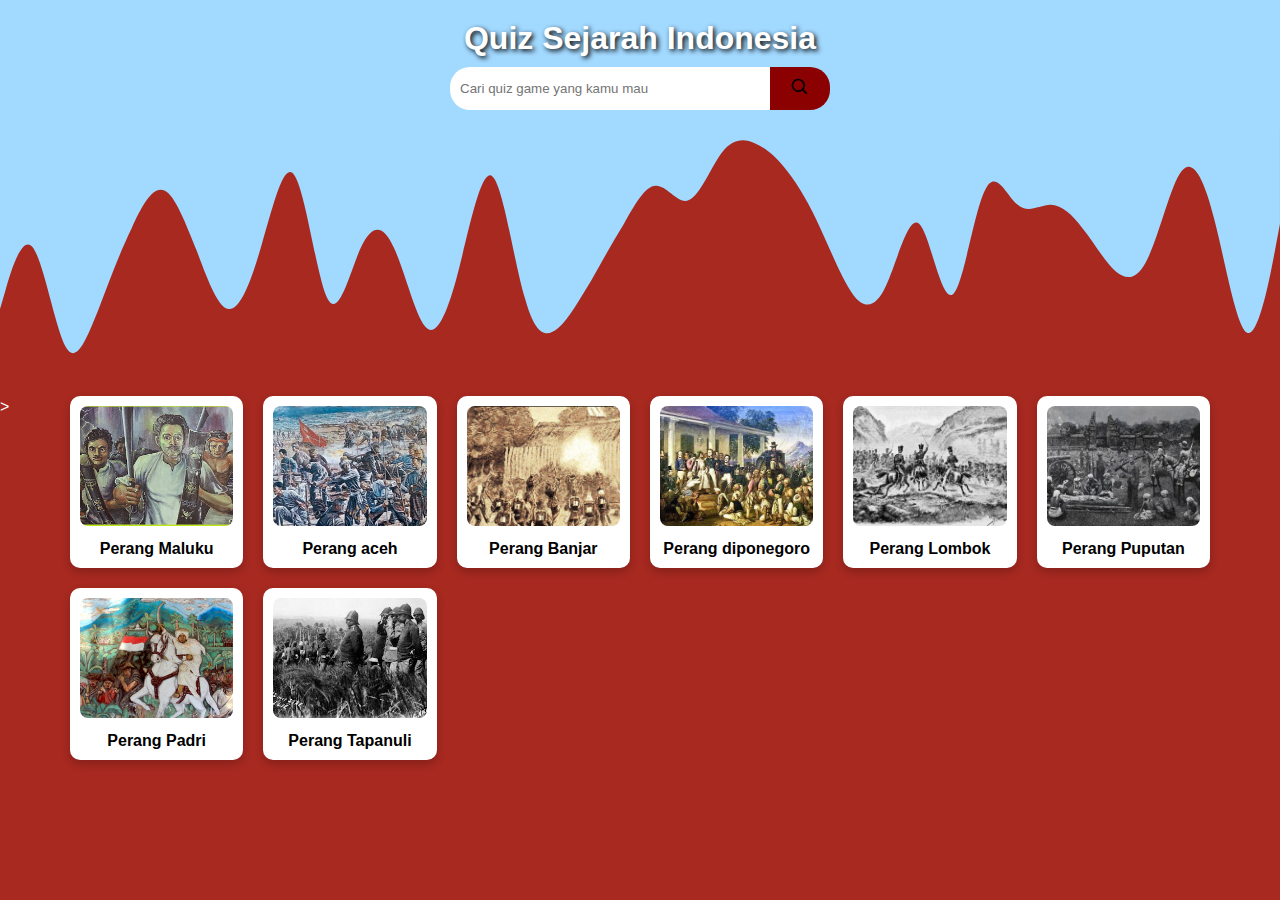
==== landingpage/index.html @ 668b57e5 "first commit" ====
<!DOCTYPE html>
<html lang="id">
<head>
  <meta charset="UTF-8">
  <meta name="viewport" content="width=device-width, initial-scale=1.0">
  <title>Quiz Sejarah Indonesia</title>
  <link rel="stylesheet" href="style.css">
  <link href="https://unpkg.com/boxicons@2.1.4/css/boxicons.min.css" rel='stylesheet'>
</head>
<body>
  <header>
    <h1>Quiz Sejarah Indonesia</h1>
    <div class="search-bar">
      <input type="text" placeholder="Cari quiz game yang kamu mau">
      <button>
        <img src="[data-uri]"/>
      </button>
      
    </div>
    
  </header>
  
  <svg xmlns="http://www.w3.org/2000/svg" viewBox="0 0 1440 320"><path fill="#a2d9ff" fill-opacity="1" d="M0,224L6.2,202.7C12.3,181,25,139,37,154.7C49.2,171,62,245,74,266.7C86.2,288,98,256,111,224C123.1,192,135,160,148,133.3C160,107,172,85,185,90.7C196.9,96,209,128,222,160C233.8,192,246,224,258,224C270.8,224,283,192,295,149.3C307.7,107,320,53,332,74.7C344.6,96,357,192,369,213.3C381.5,235,394,181,406,154.7C418.5,128,431,128,443,154.7C455.4,181,468,235,480,245.3C492.3,256,505,224,517,176C529.2,128,542,64,554,74.7C566.2,85,578,171,591,213.3C603.1,256,615,256,628,245.3C640,235,652,213,665,192C676.9,171,689,149,702,128C713.8,107,726,85,738,85.3C750.8,85,763,107,775,101.3C787.7,96,800,64,812,48C824.6,32,837,32,849,37.3C861.5,43,874,53,886,69.3C898.5,85,911,107,923,133.3C935.4,160,948,192,960,208C972.3,224,985,224,997,197.3C1009.2,171,1022,117,1034,128C1046.2,139,1058,213,1071,208C1083.1,203,1095,117,1108,90.7C1120,64,1132,96,1145,106.7C1156.9,117,1169,107,1182,106.7C1193.8,107,1206,117,1218,133.3C1230.8,149,1243,171,1255,181.3C1267.7,192,1280,192,1292,165.3C1304.6,139,1317,85,1329,69.3C1341.5,53,1354,75,1366,122.7C1378.5,171,1391,245,1403,250.7C1415.4,256,1428,192,1434,160L1440,128L1440,0L1433.8,0C1427.7,0,1415,0,1403,0C1390.8,0,1378,0,1366,0C1353.8,0,1342,0,1329,0C1316.9,0,1305,0,1292,0C1280,0,1268,0,1255,0C1243.1,0,1231,0,1218,0C1206.2,0,1194,0,1182,0C1169.2,0,1157,0,1145,0C1132.3,0,1120,0,1108,0C1095.4,0,1083,0,1071,0C1058.5,0,1046,0,1034,0C1021.5,0,1009,0,997,0C984.6,0,972,0,960,0C947.7,0,935,0,923,0C910.8,0,898,0,886,0C873.8,0,862,0,849,0C836.9,0,825,0,812,0C800,0,788,0,775,0C763.1,0,751,0,738,0C726.2,0,714,0,702,0C689.2,0,677,0,665,0C652.3,0,640,0,628,0C615.4,0,603,0,591,0C578.5,0,566,0,554,0C541.5,0,529,0,517,0C504.6,0,492,0,480,0C467.7,0,455,0,443,0C430.8,0,418,0,406,0C393.8,0,382,0,369,0C356.9,0,345,0,332,0C320,0,308,0,295,0C283.1,0,271,0,258,0C246.2,0,234,0,222,0C209.2,0,197,0,185,0C172.3,0,160,0,148,0C135.4,0,123,0,111,0C98.5,0,86,0,74,0C61.5,0,49,0,37,0C24.6,0,12,0,6,0L0,0Z"></path></svg>>
  <main>
    
    <div class="quiz-container">
        <div class="quiz-card">
            <div class="image-container">
              <a href="/gamechoice/maluku.html">
              <img src="/Aset/maluku.jpg" alt="Perang Maluku">
              <div class="play-button">
                <img src="/Aset/play-button.png" alt="Play Icon">
              </div>
            </a>
            </div>
            <p>Perang Maluku</p>
          </div>
        <div class="quiz-card">
            <div class="image-container">
              <img src="/Aset/aceh.jpg" alt="Perang Maluku">
              <div class="play-button">
                <img src="/Aset/play-button.png" alt="Play Icon">
              </div>
            </div>
            <p>Perang aceh</p>
          </div>
        <div class="quiz-card">
            <div class="image-container">
              <img src="/Aset/banjar.png" alt="Perang Maluku">
              <div class="play-button">
                <img src="/Aset/play-button.png" alt="Play Icon">
              </div>
            </div>
            <p>Perang Banjar</p>
          </div>
        <div class="quiz-card">
            <div class="image-container">
              <img src="/Aset/diponegoro.jpeg" alt="Perang Maluku">
              <div class="play-button">
                <img src="/Aset/play-button.png" alt="Play Icon">
              </div>
            </div>
            <p>Perang diponegoro</p>
          </div>
          
        <div class="quiz-card">
            <div class="image-container">
              <img src="/Aset/lombok.jpg" alt="Perang Maluku">
              <div class="play-button">
                <img src="/Aset/play-button.png" alt="Play Icon">
              </div>
            </div>
            <p>Perang Lombok</p>
          </div>
        <div class="quiz-card">
            <div class="image-container">
              <img src="/Aset/pupuran.jpg" alt="Perang Maluku">
              <div class="play-button">
                <img src="/Aset/play-button.png" alt="Play Icon">
              </div>
            </div>
            <p>Perang Puputan</p>
          </div>
        <div class="quiz-card">
            <div class="image-container">
              <img src="/Aset/padri.jpg" alt="Perang Maluku">
              <div class="play-button">
                <img src="/Aset/play-button.png" alt="Play Icon">
              </div>
            </div>
            <p>Perang Padri</p>
          </div>
        <div class="quiz-card">
            <div class="image-container">
              <img src="/Aset/tapanuli.jpg" alt="Perang Maluku">
              <div class="play-button">
                <img src="/Aset/play-button.png" alt="Play Icon">
              </div>
            </div>
            <p>Perang Tapanuli</p>
          </div>
          


     
    </div>
  </main>
  <script>
    const searchInput = document.getElementById("search-input");
    const quizCards = document.querySelectorAll(".quiz-card");

    // Add event listener for input change
    searchInput.addEventListener("input", function () {
      const searchValue = searchInput.value.toLowerCase(); // Get the input text and convert to lowercase

      quizCards.forEach((card) => {
        const cardText = card.querySelector("p").textContent.toLowerCase(); // Get the text inside <p> tag of each card
        if (cardText.includes(searchValue)) {
          card.style.display = "block"; // Show the card if it matches the search query
        } else {
          card.style.display = "none"; // Hide the card if it does not match the search query
        }
      });
    });

    
  </script>
  
  <audio id="background-music" autoplay loop>
    <source src="/Aset/song.mp3" type="audio/mp3">
    Browser kamu tidak mendukung elemen audio.
  </audio>
</body>
</html>
---- landingpage/style.css ----
body {
    font-family: Arial, sans-serif;
    margin: 0;
    background-color: #A72920; 
    color: #fff;
    padding:0;
  }
  
  header {
    text-align: center;
    padding: 20px;
    background-color: #a2d9ff;
  }
  
  h1 {
    margin: 0;
    text-shadow: 2px 2px 5px black;
    font-weight:900;
  }
  
  .search-bar {
    display: flex;
    justify-content: center;
    margin-top: 10px;
  }
  
  .search-bar input {
    width: 300px;
    padding: 10px;
    border-radius: 20px 0 0 20px;
    border: none;
    outline: none;
  }
  
  .search-bar button {
    background-color:#8b0000;
    border: none;
    padding: 10px 20px;
    border-radius: 0 20px 20px 0;
    cursor: pointer;
  }
  
  .search-bar img {
    width: 20px;
    height: 20px;
  }
  
  main {
    padding: 20px;
  }
  
  .quiz-container {
    display: grid;
    grid-template-columns: repeat(auto-fill, minmax(150px, 1fr));
    gap: 20px;
    margin-top: -40px;
    padding-left:50px;
    padding-right:50px;
    flex-wrap:wrap;
  }
  svg{
    margin-top: -20px;
    
  }
  
  .quiz-card {
    background-color: #fff;
    color: #000;
    border-radius: 10px;
    text-align: center;
    padding: 10px;
    box-shadow: 0 4px 8px rgba(0, 0, 0, 0.2);
    overflow: hidden;
    transition: transform 0.3s ease, box-shadow 0.3s ease;
    position: relative;
  }
  
  .quiz-card img {
    width: 100%;
    height: 120px;
    object-fit: cover;
    border-radius: 8px;
    transition: transform 0.3s ease;
    position: relative; /* Tetap posisinya untuk tombol */
  }
  
  .quiz-card p {
    margin: 10px 0 0;
    font-weight: bold;
  }
  
  /* Hover effect */
  .quiz-card:hover {
    transform: scale(1.1);
    box-shadow: 0 0 20px rgba(255, 255, 255, 0.8);
  }
  
  .quiz-card:hover img {
    transform: scale(1.1);
  }
  
  /* Button play */
  .quiz-card .play-button {
    position: absolute;
    top:40%; /* Posisi tengah secara vertikal */
    left: 50%; /* Posisi tengah secara horizontal */
    transform: translate(-50%, -50%); /* Koreksi untuk center */
    width: 50px;
    height: 50px;
    border-radius: 50%;
    display: flex;
    align-items: center;
    justify-content: center;
    opacity: 0;
    transition: opacity 0.3s ease;
    z-index: 2; /* Supaya tombol muncul di atas gambar */
    
  
    
  }
  
  .quiz-card .play-button img {
    width: 40px;
    height: 40px;
   
   
  }
  
  .quiz-card:hover .play-button {
    opacity: 1; /* Tombol muncul saat hover */
  }
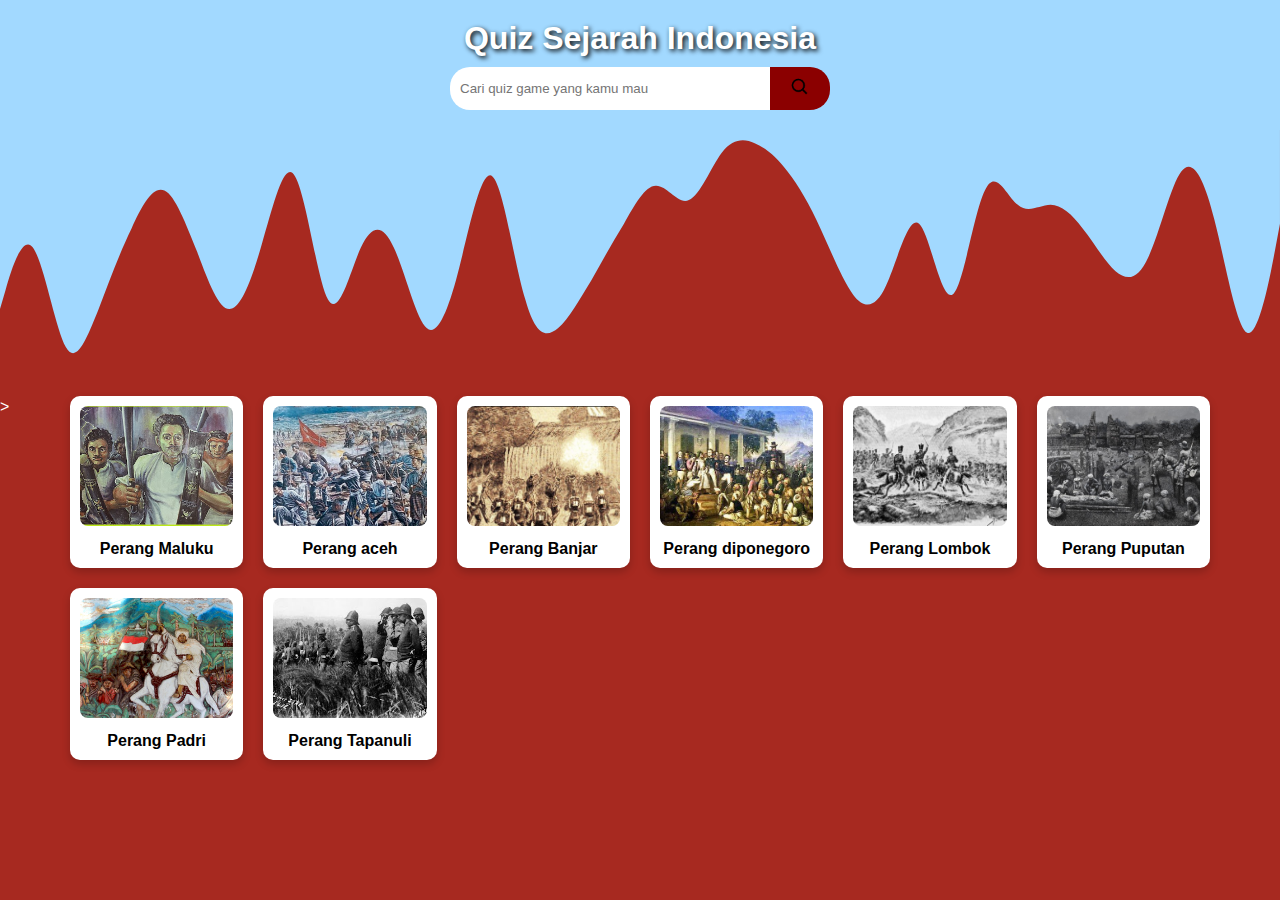
==== commit cd5840ff: "second change" ====
--- a/landingpage/index.html
+++ b/landingpage/index.html
@@ -43,65 +43,79 @@
           </div>
         <div class="quiz-card">
             <div class="image-container">
+              <a href="/gamechoice/aceh.html">
               <img src="/Aset/aceh.jpg" alt="Perang Maluku">
               <div class="play-button">
                 <img src="/Aset/play-button.png" alt="Play Icon">
               </div>
+            </a>
             </div>
             <p>Perang aceh</p>
           </div>
         <div class="quiz-card">
             <div class="image-container">
+              <a href="/gamechoice/banjar.html">
               <img src="/Aset/banjar.png" alt="Perang Maluku">
               <div class="play-button">
                 <img src="/Aset/play-button.png" alt="Play Icon">
               </div>
+            </a>
             </div>
             <p>Perang Banjar</p>
           </div>
         <div class="quiz-card">
             <div class="image-container">
+              <a href="/gamechoice/diponegoro.html">
               <img src="/Aset/diponegoro.jpeg" alt="Perang Maluku">
               <div class="play-button">
                 <img src="/Aset/play-button.png" alt="Play Icon">
               </div>
+            </a>
             </div>
             <p>Perang diponegoro</p>
           </div>
           
         <div class="quiz-card">
             <div class="image-container">
+              <a href="/gamechoice/lombok.html">
               <img src="/Aset/lombok.jpg" alt="Perang Maluku">
               <div class="play-button">
                 <img src="/Aset/play-button.png" alt="Play Icon">
               </div>
+            </a>
             </div>
             <p>Perang Lombok</p>
           </div>
         <div class="quiz-card">
             <div class="image-container">
+              <a href="/gamechoice/puputan.html">
               <img src="/Aset/pupuran.jpg" alt="Perang Maluku">
               <div class="play-button">
                 <img src="/Aset/play-button.png" alt="Play Icon">
               </div>
+            </a>
             </div>
             <p>Perang Puputan</p>
           </div>
         <div class="quiz-card">
             <div class="image-container">
+              <a href="/gamechoice/padri.html">
               <img src="/Aset/padri.jpg" alt="Perang Maluku">
               <div class="play-button">
                 <img src="/Aset/play-button.png" alt="Play Icon">
               </div>
+            </a>
             </div>
             <p>Perang Padri</p>
           </div>
         <div class="quiz-card">
             <div class="image-container">
+              <a href="/gamechoice/tapanuli.html">
               <img src="/Aset/tapanuli.jpg" alt="Perang Maluku">
               <div class="play-button">
                 <img src="/Aset/play-button.png" alt="Play Icon">
               </div>
+            </a>
             </div>
             <p>Perang Tapanuli</p>
           </div>
